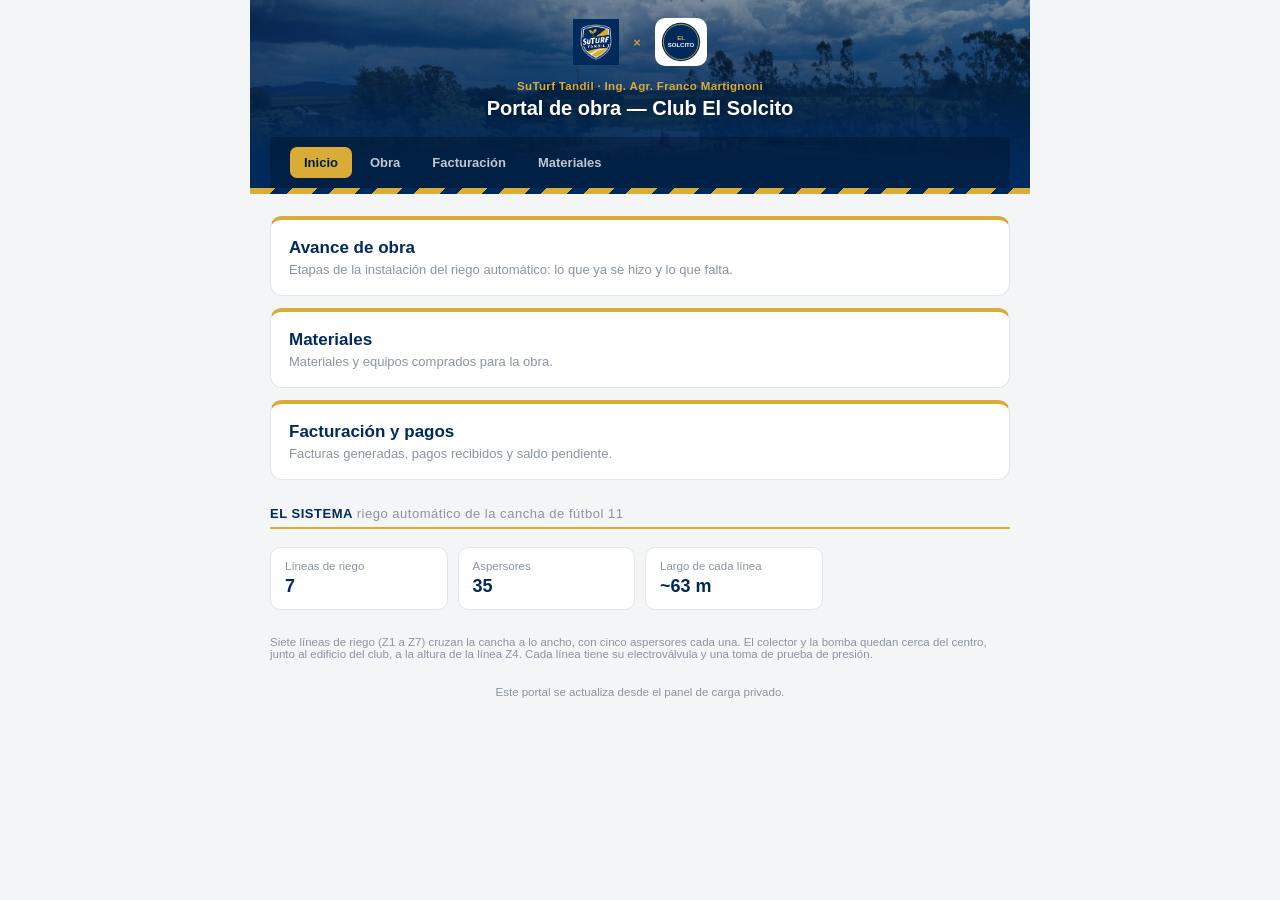
==== index.html @ c9d6cca5 "Add files via upload" ====
<!DOCTYPE html>
<html lang="es">
<head>
<meta charset="UTF-8">
<meta name="viewport" content="width=device-width, initial-scale=1.0">
<title>Portal SuTurf — Club El Solcito</title>
<link rel="stylesheet" href="css/style.css">
</head>
<body>
<div class="wrap">
  <header class="site hero-bg">
    <div class="brand-row">
      <img src="assets/logo-suturf.png" alt="SuTurf Tandil">
      <span class="x">×</span>
      <div class="logo-chip"><img src="assets/logo-solcito.svg" alt="Club El Solcito"></div>
    </div>
    <div class="header-titles">
      <div class="eyebrow">SuTurf Tandil · Ing. Agr. Franco Martignoni</div>
      <h1>Portal de obra — Club El Solcito</h1>
    </div>
    <nav class="site">
      <a href="index.html" class="active">Inicio</a>
      <a href="cronograma.html">Obra</a>
      <a href="facturas.html">Facturación</a>
      <a href="insumos.html">Materiales</a>
    </nav>
  </header>
  <div class="club-stripe"></div>
  <div id="debt-banner"></div>
  <div id="next-banner"></div>
  <div class="home-cards">
    <a class="home-card" href="cronograma.html">
      <h2>Avance de obra</h2>
      <p>Etapas de la instalación del riego automático: lo que ya se hizo y lo que falta.</p>
    </a>
    <a class="home-card" href="insumos.html">
      <h2>Materiales</h2>
      <p>Materiales y equipos comprados para la obra.</p>
    </a>
    <a class="home-card" href="facturas.html">
      <h2>Facturación y pagos</h2>
      <p>Facturas generadas, pagos recibidos y saldo pendiente.</p>
    </a>
  </div>
  <div class="section-title">El sistema <span>riego automático de la cancha de fútbol 11</span></div>
  <div class="cards">
    <div class="card"><div class="label">Líneas de riego</div><div class="value">7</div></div>
    <div class="card"><div class="label">Aspersores</div><div class="value">35</div></div>
    <div class="card"><div class="label">Largo de cada línea</div><div class="value">~63 m</div></div>
  </div>
  <div class="footer-note" style="text-align:left;">Siete líneas de riego (Z1 a Z7) cruzan la cancha a lo ancho, con cinco aspersores cada una. El colector y la bomba quedan cerca del centro, junto al edificio del club, a la altura de la línea Z4. Cada línea tiene su electroválvula y una toma de prueba de presión.</div>
  <div class="footer-note">Este portal se actualiza desde el panel de carga privado.</div>
</div>
<script src="js/app.js"></script>
<script>
(async function () {
  try {
    const plan = await cargarJSON("data/plan.json");
    const facturas = await cargarJSON("data/facturas.json");

    const totalFacturado = facturas.reduce((s, f) => s + Number(f.monto || 0), 0);
    const totalCobrado = facturas.reduce((s, f) => s + Number(f.montoPagado || 0), 0);
    const saldo = totalFacturado - totalCobrado;
    const pendientes = facturas.filter(f => f.estado !== "pagada").length;

    if (saldo > 0) {
      document.getElementById("debt-banner").innerHTML = `
        <div class="next-banner" style="border-left-color:var(--rojo-alerta); background:var(--rojo-alerta-bg);">
          <div class="label" style="color:var(--rojo-alerta);">⚠ Pagos pendientes</div>
          <div class="tarea" style="color:var(--rojo-alerta);">${fmt(saldo)} adeudado</div>
          <div class="meta">${pendientes} factura${pendientes === 1 ? "" : "s"} sin cobrar — ver detalle en Facturación</div>
        </div>`;
    }

    const proxima = (plan.tareas || []).find(t => t.estado !== "realizado");
    if (proxima) {
      document.getElementById("next-banner").innerHTML = `
        <div class="next-banner">
          <div class="label">Próxima etapa</div>
          <div class="tarea">${proxima.tarea}</div>
          <div class="meta">${proxima.mes} ${proxima.anio} · ${proxima.zona}${proxima.valor ? " · " + fmt(proxima.valor) : ""}</div>
        </div>`;
    }
  } catch (e) {
    console.error(e);
  }
})();
</script>
</body>
</html>
---- css/style.css ----
:root {
  --navy: #002A5C;       /* SuTurf */
  --navy-deep: #001C3D;
  --gold: #D9AC37;       /* SuTurf */
  --club: #D9AC37;  /* provisorio: dorado SuTurf hasta definir colores del club */
  --club-2: #002A5C;
  --paper: #F4F5F7;
  --ink: #1B2333;
  --line: #E3E5EA;
  --muted: #8A93A3;
  --verde-ok: #1F7A4D;
  --verde-ok-bg: #E5F3EB;
  --rojo-alerta: #B23A2E;
  --rojo-alerta-bg: #FAE6E3;
  --amber: #8A6416;
  --amber-bg: #FBF0D6;
}

* { box-sizing: border-box; }

body {
  margin: 0;
  font-family: -apple-system, BlinkMacSystemFont, "Segoe UI", sans-serif;
  background: var(--paper);
  color: var(--ink);
}

a { color: inherit; }

.wrap {
  max-width: 780px;
  margin: 0 auto;
  padding: 0 0 60px;
}

/* ---------- Header ---------- */

header.site {
  background: var(--navy);
  background-image: linear-gradient(160deg, var(--navy) 55%, var(--navy-deep) 100%);
  color: white;
  padding: 18px 20px 0;
}

header.site.hero-bg {
  background-image:
    linear-gradient(180deg, rgba(0,20,45,0.45) 0%, var(--navy) 88%),
    url('../assets/hero-solcito.jpg');
  background-size: cover;
  background-position: center 35%;
}

header.site.hero-bg.alt {
  background-image:
    linear-gradient(180deg, rgba(0,20,45,0.45) 0%, var(--navy) 88%),
    url('../assets/hero-solcito-2.jpg');
  background-position: center 55%;
}

.brand-row {
  display: flex;
  align-items: center;
  justify-content: center;
  gap: 14px;
  padding-bottom: 14px;
}

.brand-row img {
  height: 46px;
  width: auto;
  display: block;
}

.logo-chip {
  background: white;
  border-radius: 10px;
  padding: 4px 6px;
  display: flex;
  align-items: center;
  justify-content: center;
}

.logo-chip img {
  height: 40px;
}

.brand-row .x {
  font-size: 13px;
  color: var(--gold);
  font-weight: 700;
  opacity: 0.85;
}

.header-titles {
  text-align: center;
  padding-bottom: 16px;
}

.eyebrow {
  font-size: 11.5px;
  letter-spacing: 0.03em;
  color: var(--gold);
  margin-bottom: 4px;
  font-weight: 600;
}

header.site h1 {
  font-size: 20px;
  margin: 0;
  font-weight: 800;
  font-stretch: condensed;
  line-height: 1.25;
  text-shadow: 0 1px 6px rgba(0,0,0,0.35);
}

.club-stripe {
  height: 6px;
  background: repeating-linear-gradient(
    135deg,
    var(--club) 0px, var(--club) 18px,
    var(--club-2) 18px, var(--club-2) 30px
  );
}

nav.site {
  display: flex;
  gap: 4px;
  padding: 10px 20px;
  background: rgba(0,0,0,0.25);
}

nav.site a {
  text-decoration: none;
  font-size: 13px;
  font-weight: 600;
  padding: 8px 14px;
  border-radius: 7px;
  color: rgba(255,255,255,0.75);
}

nav.site a.active {
  background: var(--gold);
  color: var(--navy-deep);
}

/* ---------- Next task banner ---------- */

.next-banner {
  margin: 18px 20px 0;
  background: white;
  border: 1px solid var(--line);
  border-left: 5px solid var(--club);
  border-radius: 10px;
  padding: 14px 18px;
}

.next-banner .label {
  font-size: 11.5px;
  text-transform: uppercase;
  letter-spacing: 0.06em;
  color: var(--muted);
  font-weight: 700;
  margin-bottom: 4px;
}

.next-banner .tarea {
  font-size: 17px;
  font-weight: 700;
  color: var(--navy);
}

.next-banner .meta {
  font-size: 13px;
  color: var(--muted);
  margin-top: 2px;
}

/* ---------- Summary cards ---------- */

.cards {
  display: grid;
  grid-template-columns: repeat(2, 1fr);
  gap: 10px;
  margin: 18px 20px 0;
}

@media (min-width: 560px) {
  .cards { grid-template-columns: repeat(4, 1fr); }
}

.card {
  background: white;
  border: 1px solid var(--line);
  border-radius: 10px;
  padding: 12px 14px;
}

.card.pos { border-left: 4px solid var(--verde-ok); }
.card.neg { border-left: 4px solid var(--rojo-alerta); }

.card .label {
  font-size: 11.5px;
  color: var(--muted);
  margin-bottom: 4px;
}

.card .value {
  font-size: 18px;
  font-weight: 800;
  color: var(--navy);
}

.card .sub {
  font-size: 11px;
  color: var(--muted);
  margin-top: 4px;
}

/* ---------- Section list ---------- */

.section-title {
  margin: 26px 20px 10px;
  font-size: 13px;
  font-weight: 800;
  color: var(--navy);
  text-transform: uppercase;
  letter-spacing: 0.04em;
  border-bottom: 2px solid var(--club);
  padding-bottom: 6px;
}

.section-title span {
  font-weight: 400;
  color: var(--muted);
  text-transform: none;
}

.list {
  margin: 0 20px;
  display: flex;
  flex-direction: column;
  gap: 6px;
}

.item {
  display: flex;
  align-items: center;
  gap: 10px;
  background: white;
  border: 1px solid var(--line);
  border-radius: 8px;
  padding: 9px 10px;
}

.item.done {
  background: var(--verde-ok-bg);
  border-color: #CBE6D3;
}

.item.done .tarea { text-decoration: line-through; color: #6E9C7C; }

.check {
  width: 22px;
  height: 22px;
  min-width: 22px;
  border-radius: 5px;
  border: 2px solid #C7CCD6;
  background: white;
  color: white;
  font-size: 13px;
  font-weight: 700;
  display: flex;
  align-items: center;
  justify-content: center;
}

.item.done .check {
  background: var(--verde-ok);
  border-color: var(--verde-ok);
}

.item-body { flex: 1; min-width: 0; }
.item .tarea { font-size: 14px; font-weight: 600; }
.item .meta { font-size: 12px; color: var(--muted); margin-top: 1px; }
.item .valor { font-size: 13px; font-weight: 700; white-space: nowrap; color: var(--navy); }

/* ---------- Facturas table ---------- */

table.facturas {
  width: calc(100% - 40px);
  margin: 0 20px;
  border-collapse: collapse;
  background: white;
  border: 1px solid var(--line);
  border-radius: 10px;
  overflow: hidden;
  font-size: 13px;
}

table.facturas th {
  text-align: left;
  background: var(--navy);
  color: white;
  padding: 9px 10px;
  font-size: 11px;
  text-transform: uppercase;
  letter-spacing: 0.03em;
}

table.facturas td {
  padding: 9px 10px;
  border-top: 1px solid var(--line);
}

.estado-pill {
  display: inline-block;
  font-size: 11px;
  font-weight: 700;
  padding: 3px 9px;
  border-radius: 20px;
}

.estado-pagada { background: var(--verde-ok-bg); color: var(--verde-ok); }
.estado-pendiente { background: var(--rojo-alerta-bg); color: var(--rojo-alerta); }
.estado-parcial { background: var(--amber-bg); color: var(--amber); }

.pdf-link {
  display: inline-flex;
  align-items: center;
  gap: 5px;
  font-size: 12px;
  font-weight: 700;
  color: var(--navy);
  text-decoration: none;
  padding: 4px 9px;
  border: 1px solid var(--line);
  border-radius: 6px;
  white-space: nowrap;
}

.pdf-link:hover { border-color: var(--club); }

.pdf-none { color: var(--muted); font-size: 12px; }

/* ---------- Footer / misc ---------- */

.footer-note {
  text-align: center;
  font-size: 11.5px;
  color: var(--muted);
  margin: 26px 20px 0;
}

.footer-note code {
  background: #EDEFF3;
  padding: 1px 5px;
  border-radius: 4px;
}

.home-cards {
  display: flex;
  flex-direction: column;
  gap: 12px;
  margin: 22px 20px 0;
}

.home-card {
  display: block;
  text-decoration: none;
  background: white;
  border: 1px solid var(--line);
  border-top: 4px solid var(--club);
  border-radius: 12px;
  padding: 18px;
}

.home-card h2 {
  margin: 0 0 4px;
  font-size: 17px;
  color: var(--navy);
}

.home-card p {
  margin: 0;
  font-size: 13px;
  color: var(--muted);
}

/* ---------- Admin panel ---------- */

.admin-card {
  background: white;
  border: 1px solid var(--line);
  border-radius: 10px;
  padding: 16px 18px;
  margin: 16px 20px 0;
}

.admin-card h2 {
  font-size: 14px;
  color: var(--navy);
  margin: 0 0 8px;
}

.admin-hint {
  font-size: 12.5px;
  color: var(--muted);
  margin: 0 0 10px;
}

.admin-row {
  display: flex;
  gap: 8px;
  margin-bottom: 8px;
}

.admin-card input, .admin-card select {
  border: 1px solid var(--line);
  border-radius: 6px;
  padding: 8px 10px;
  font-size: 13px;
  flex: 1;
  min-width: 0;
  width: 100%;
  margin-bottom: 8px;
}

.admin-row input, .admin-row select { margin-bottom: 0; }

.admin-status {
  font-size: 12.5px;
  padding: 6px 0;
}

.admin-status.ok { color: var(--verde-ok); }
.admin-status.warn { color: var(--rojo-alerta); }

.admin-error {
  color: var(--rojo-alerta);
  font-size: 13px;
  padding: 10px 0;
}

.btn-primary {
  background: var(--navy);
  color: white;
  border: none;
  border-radius: 6px;
  padding: 9px 16px;
  font-size: 13px;
  font-weight: 600;
  cursor: pointer;
  white-space: nowrap;
}

.btn-ghost {
  background: none;
  border: 1px solid var(--line);
  border-radius: 6px;
  padding: 9px 14px;
  font-size: 13px;
  color: var(--muted);
  cursor: pointer;
  white-space: nowrap;
}

.admin-tabs {
  display: flex;
  gap: 6px;
  margin: 20px 20px 0;
}

.admin-tab {
  background: white;
  border: 1px solid var(--line);
  border-radius: 8px;
  padding: 9px 16px;
  font-size: 13px;
  font-weight: 600;
  color: var(--muted);
  cursor: pointer;
}

.admin-tab.active {
  background: var(--navy);
  color: white;
  border-color: var(--navy);
}

.admin-list {
  margin: 10px 20px 0;
  display: flex;
  flex-direction: column;
  gap: 6px;
}

.admin-item {
  display: flex;
  align-items: center;
  gap: 10px;
  background: white;
  border: 1px solid var(--line);
  border-radius: 8px;
  padding: 9px 10px;
}

.admin-item .check {
  width: 26px;
  height: 26px;
  min-width: 26px;
  border-radius: 6px;
  border: 2px solid #C7CCD6;
  background: white;
  color: white;
  font-weight: 700;
  cursor: pointer;
}

.admin-item .check.done {
  background: var(--verde-ok);
  border-color: var(--verde-ok);
}

.admin-item-body { flex: 1; min-width: 0; }
.admin-item-title { font-size: 13.5px; font-weight: 600; }
.admin-item-meta { font-size: 12px; color: var(--muted); }
.btn-del { font-size: 12px; padding: 6px 10px; }

/* ---------- Hero de progreso ---------- */

.hero-progress {
  margin: 20px 20px 0;
  background: white;
  border: 1px solid var(--line);
  border-radius: 14px;
  padding: 20px;
  display: flex;
  flex-wrap: wrap;
  align-items: center;
  gap: 20px;
}

.progress-ring {
  width: 110px;
  height: 110px;
  min-width: 110px;
  border-radius: 50%;
  background: conic-gradient(var(--club) calc(var(--pct) * 1%), var(--line) 0);
  display: flex;
  align-items: center;
  justify-content: center;
}

.progress-ring-inner {
  width: 82px;
  height: 82px;
  border-radius: 50%;
  background: white;
  display: flex;
  flex-direction: column;
  align-items: center;
  justify-content: center;
}

.progress-ring-inner span {
  font-size: 22px;
  font-weight: 800;
  color: var(--navy);
  line-height: 1.1;
}

.progress-ring-inner small {
  font-size: 10px;
  color: var(--muted);
  text-align: center;
}

.hero-stats {
  flex: 1;
  min-width: 200px;
  display: grid;
  grid-template-columns: repeat(3, 1fr);
  gap: 10px;
}

.hero-stat strong {
  display: block;
  font-size: 16px;
  font-weight: 800;
  color: var(--navy);
}

.hero-stat.pos strong { color: var(--verde-ok); }
.hero-stat.neg strong { color: var(--rojo-alerta); }

.hero-stat span {
  font-size: 11px;
  color: var(--muted);
}

.hero-footline {
  flex-basis: 100%;
  font-size: 11.5px;
  color: var(--muted);
  border-top: 1px solid var(--line);
  padding-top: 12px;
}

@media (max-width: 480px) {
  .hero-progress { flex-direction: column; text-align: center; }
  .hero-stats { grid-template-columns: 1fr; gap: 12px; }
}

/* ---------- Timeline de cambios ---------- */

.timeline {
  margin: 0 20px;
  display: flex;
  flex-direction: column;
  gap: 0;
}

.timeline-empty {
  margin: 0 20px;
  font-size: 13px;
  color: var(--muted);
  background: white;
  border: 1px dashed var(--line);
  border-radius: 10px;
  padding: 14px 16px;
}

.timeline-item {
  display: flex;
  gap: 12px;
  padding: 4px 0 18px;
  position: relative;
}

.timeline-item:not(:last-child)::before {
  content: "";
  position: absolute;
  left: 5px;
  top: 16px;
  bottom: 0;
  width: 2px;
  background: var(--line);
}

.timeline-dot {
  width: 12px;
  height: 12px;
  min-width: 12px;
  border-radius: 50%;
  background: var(--club);
  margin-top: 4px;
}

.timeline-body {
  background: white;
  border: 1px solid var(--line);
  border-radius: 10px;
  padding: 12px 14px;
  flex: 1;
}

.timeline-top {
  display: flex;
  justify-content: space-between;
  align-items: center;
  margin-bottom: 4px;
}

.timeline-tipo {
  font-size: 10.5px;
  font-weight: 700;
  text-transform: uppercase;
  letter-spacing: 0.03em;
  color: var(--navy);
  background: #EAF0F8;
  padding: 2px 8px;
  border-radius: 20px;
}

.timeline-fecha {
  font-size: 11.5px;
  color: var(--muted);
}

.timeline-titulo {
  font-size: 14.5px;
  font-weight: 700;
  color: var(--ink);
  margin-bottom: 4px;
}

.timeline-detalle {
  font-size: 13px;
  color: var(--muted);
  line-height: 1.45;
}

.timeline-impacto {
  margin-top: 8px;
  font-size: 12.5px;
  font-weight: 700;
  color: var(--navy);
}

.mini-section-title {
  font-size: 12.5px;
  font-weight: 700;
  color: var(--navy);
  margin: 18px 20px 8px;
}

.mini-section-title span {
  font-weight: 400;
  color: var(--muted);
  margin-left: 4px;
}
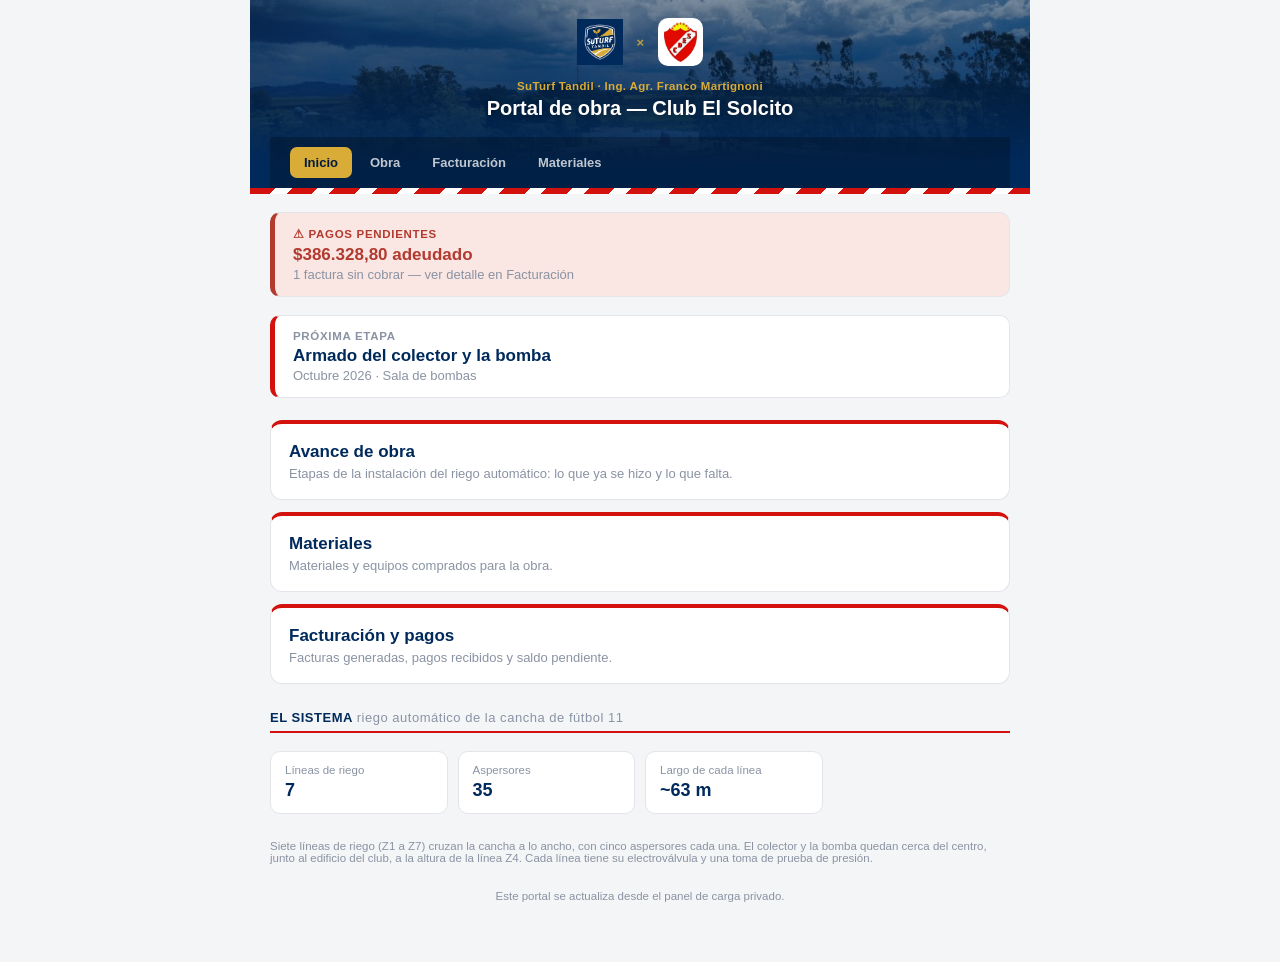
==== commit 69187558: "Add files via upload" ====
--- a/index.html
+++ b/index.html
@@ -12,7 +12,7 @@
     <div class="brand-row">
       <img src="assets/logo-suturf.png" alt="SuTurf Tandil">
       <span class="x">×</span>
-      <div class="logo-chip"><img src="assets/logo-solcito.svg" alt="Club El Solcito"></div>
+      <div class="logo-chip"><img src="assets/logo-solcito.png" alt="Club El Solcito"></div>
     </div>
     <div class="header-titles">
       <div class="eyebrow">SuTurf Tandil · Ing. Agr. Franco Martignoni</div>
--- a/css/style.css
+++ b/css/style.css
@@ -2,8 +2,8 @@
   --navy: #002A5C;       /* SuTurf */
   --navy-deep: #001C3D;
   --gold: #D9AC37;       /* SuTurf */
-  --club: #D9AC37;  /* provisorio: dorado SuTurf hasta definir colores del club */
-  --club-2: #002A5C;
+  --club: #D4120D;  /* rojo del escudo del club */
+  --club-2: #FFFFFF;
   --paper: #F4F5F7;
   --ink: #1B2333;
   --line: #E3E5EA;
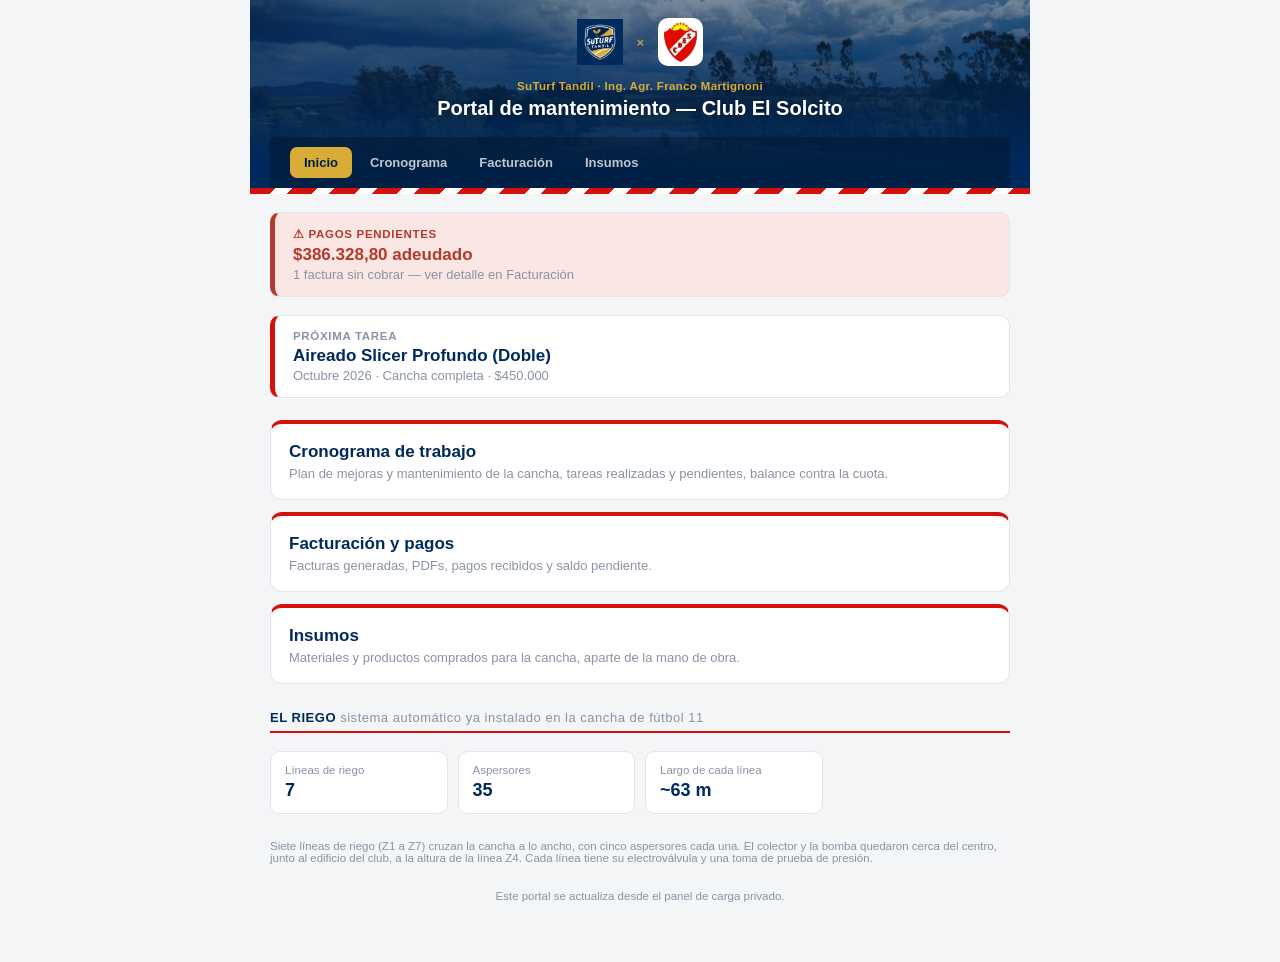
==== commit 6f500b98: "Add files via upload" ====
--- a/index.html
+++ b/index.html
@@ -16,13 +16,13 @@
     </div>
     <div class="header-titles">
       <div class="eyebrow">SuTurf Tandil · Ing. Agr. Franco Martignoni</div>
-      <h1>Portal de obra — Club El Solcito</h1>
+      <h1>Portal de mantenimiento — Club El Solcito</h1>
     </div>
     <nav class="site">
       <a href="index.html" class="active">Inicio</a>
-      <a href="cronograma.html">Obra</a>
+      <a href="cronograma.html">Cronograma</a>
       <a href="facturas.html">Facturación</a>
-      <a href="insumos.html">Materiales</a>
+      <a href="insumos.html">Insumos</a>
     </nav>
   </header>
   <div class="club-stripe"></div>
@@ -30,25 +30,25 @@
   <div id="next-banner"></div>
   <div class="home-cards">
     <a class="home-card" href="cronograma.html">
-      <h2>Avance de obra</h2>
-      <p>Etapas de la instalación del riego automático: lo que ya se hizo y lo que falta.</p>
-    </a>
-    <a class="home-card" href="insumos.html">
-      <h2>Materiales</h2>
-      <p>Materiales y equipos comprados para la obra.</p>
+      <h2>Cronograma de trabajo</h2>
+      <p>Plan de mejoras y mantenimiento de la cancha, tareas realizadas y pendientes, balance contra la cuota.</p>
     </a>
     <a class="home-card" href="facturas.html">
       <h2>Facturación y pagos</h2>
-      <p>Facturas generadas, pagos recibidos y saldo pendiente.</p>
+      <p>Facturas generadas, PDFs, pagos recibidos y saldo pendiente.</p>
+    </a>
+    <a class="home-card" href="insumos.html">
+      <h2>Insumos</h2>
+      <p>Materiales y productos comprados para la cancha, aparte de la mano de obra.</p>
     </a>
   </div>
-  <div class="section-title">El sistema <span>riego automático de la cancha de fútbol 11</span></div>
+  <div class="section-title">El riego <span>sistema automático ya instalado en la cancha de fútbol 11</span></div>
   <div class="cards">
     <div class="card"><div class="label">Líneas de riego</div><div class="value">7</div></div>
     <div class="card"><div class="label">Aspersores</div><div class="value">35</div></div>
     <div class="card"><div class="label">Largo de cada línea</div><div class="value">~63 m</div></div>
   </div>
-  <div class="footer-note" style="text-align:left;">Siete líneas de riego (Z1 a Z7) cruzan la cancha a lo ancho, con cinco aspersores cada una. El colector y la bomba quedan cerca del centro, junto al edificio del club, a la altura de la línea Z4. Cada línea tiene su electroválvula y una toma de prueba de presión.</div>
+  <div class="footer-note" style="text-align:left;">Siete líneas de riego (Z1 a Z7) cruzan la cancha a lo ancho, con cinco aspersores cada una. El colector y la bomba quedaron cerca del centro, junto al edificio del club, a la altura de la línea Z4. Cada línea tiene su electroválvula y una toma de prueba de presión.</div>
   <div class="footer-note">Este portal se actualiza desde el panel de carga privado.</div>
 </div>
 <script src="js/app.js"></script>
@@ -76,7 +76,7 @@
     if (proxima) {
       document.getElementById("next-banner").innerHTML = `
         <div class="next-banner">
-          <div class="label">Próxima etapa</div>
+          <div class="label">Próxima tarea</div>
           <div class="tarea">${proxima.tarea}</div>
           <div class="meta">${proxima.mes} ${proxima.anio} · ${proxima.zona}${proxima.valor ? " · " + fmt(proxima.valor) : ""}</div>
         </div>`;
